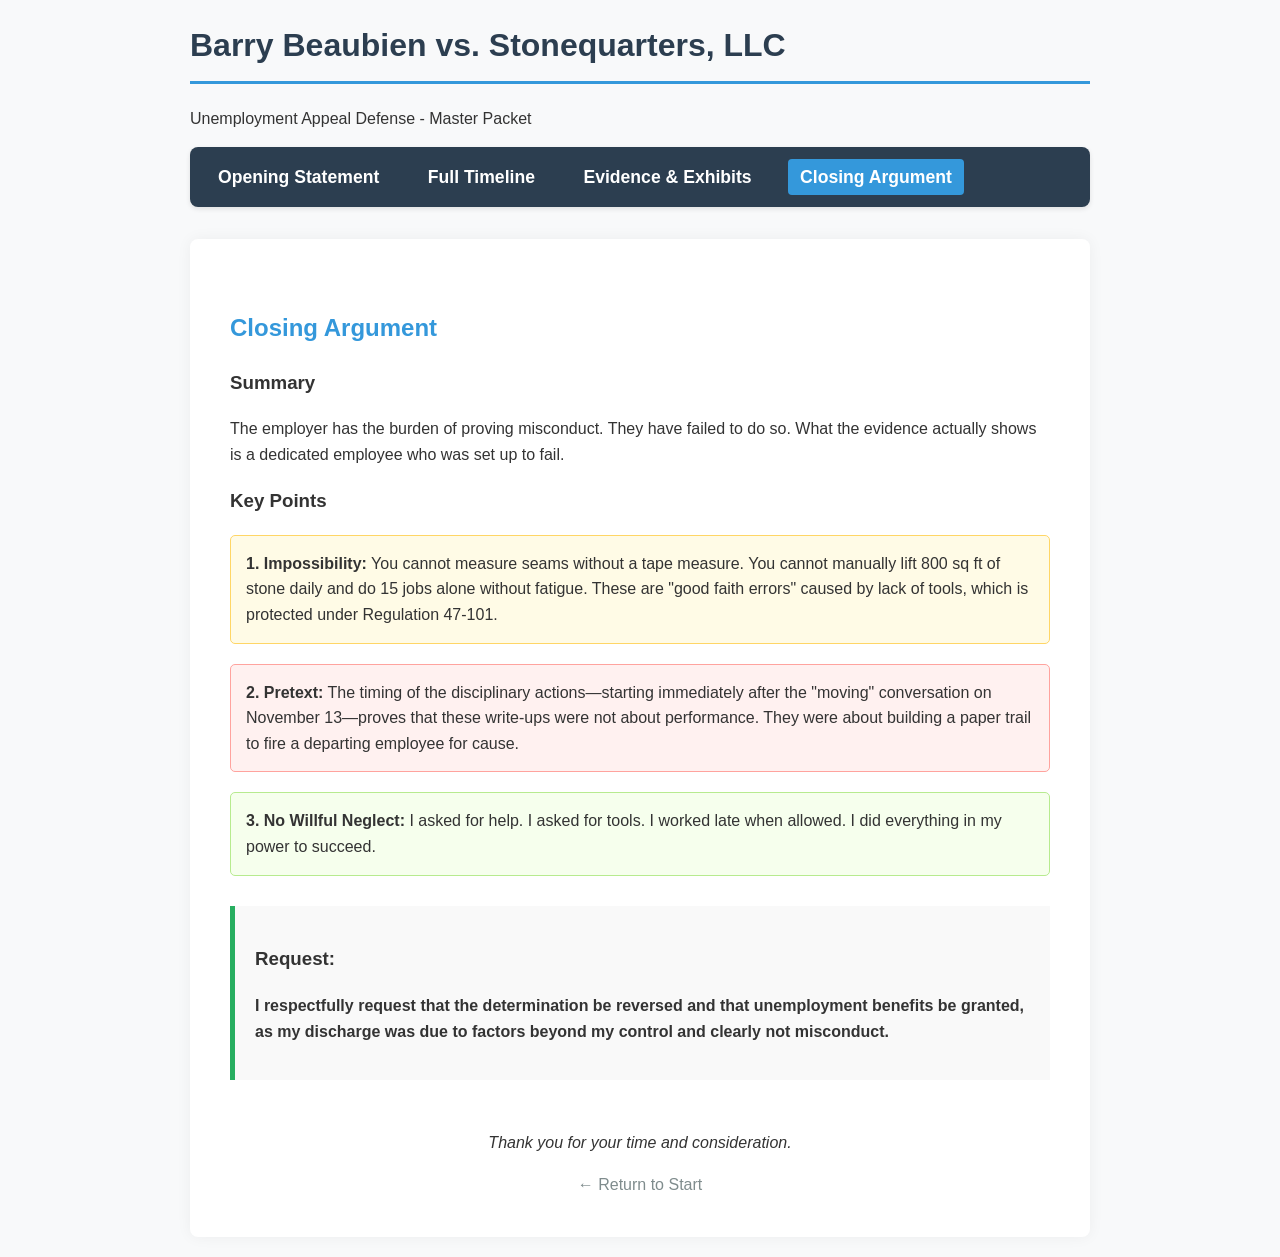
==== closing.html @ fd8096ab "Initial commit of defense website" ====
<!DOCTYPE html>
<html lang="en">

<head>
    <meta charset="UTF-8">
    <meta name="viewport" content="width=device-width, initial-scale=1.0">
    <title>Closing Argument - Barry Beaubien Defense</title>
    <link rel="stylesheet" href="style.css">
    <style>
        .request {
            background: #f9f9f9;
            padding: 20px;
            border-left: 5px solid #27ae60;
            margin-top: 30px;
            font-weight: bold;
        }
    </style>
</head>

<body>
    <header>
        <h1>Barry Beaubien vs. Stonequarters, LLC</h1>
        <p>Unemployment Appeal Defense - Master Packet</p>
    </header>

    <nav>
        <a href="index.html">Opening Statement</a>
        <a href="timeline.html">Full Timeline</a>
        <a href="full_defense.html">Evidence & Exhibits</a>
        <a href="closing.html" class="active">Closing Argument</a>
    </nav>

    <div class="container">
        <h2>Closing Argument</h2>

        <h3>Summary</h3>
        <p>The employer has the burden of proving misconduct. They have failed to do so. What the evidence actually
            shows is a dedicated employee who was set up to fail.</p>

        <h3>Key Points</h3>
        <ul style="list-style-type: none; padding-left: 0;">
            <li
                style="margin-bottom: 20px; padding: 15px; background: #fffbe6; border: 1px solid #ffd666; border-radius: 5px;">
                <strong>1. Impossibility:</strong> You cannot measure seams without a tape measure. You cannot manually
                lift 800 sq ft of stone daily and do 15 jobs alone without fatigue. These are "good faith errors" caused
                by lack of tools, which is protected under Regulation 47-101.
            </li>
            <li
                style="margin-bottom: 20px; padding: 15px; background: #fff1f0; border: 1px solid #ffa39e; border-radius: 5px;">
                <strong>2. Pretext:</strong> The timing of the disciplinary actions—starting immediately after the
                "moving" conversation on November 13—proves that these write-ups were not about performance. They were
                about building a paper trail to fire a departing employee for cause.
            </li>
            <li
                style="margin-bottom: 20px; padding: 15px; background: #f6ffed; border: 1px solid #b7eb8f; border-radius: 5px;">
                <strong>3. No Willful Neglect:</strong> I asked for help. I asked for tools. I worked late when allowed.
                I did everything in my power to succeed.
            </li>
        </ul>

        <div class="request">
            <h3>Request:</h3>
            <p>I respectfully request that the determination be reversed and that unemployment benefits be granted, as
                my discharge was due to factors beyond my control and clearly not misconduct.</p>
        </div>

        <div style="text-align: center; margin-top: 50px;">
            <p><em>Thank you for your time and consideration.</em></p>
            <a href="index.html" style="color: #7f8c8d; text-decoration: none;">&larr; Return to Start</a>
        </div>
    </div>
</body>

</html>
---- style.css ----
body {
    font-family: 'Segoe UI', Tahoma, Geneva, Verdana, sans-serif;
    line-height: 1.6;
    color: #333;
    max-width: 900px;
    margin: 0 auto;
    padding: 20px;
    background-color: #f8f9fa;
}

nav {
    background-color: #2c3e50;
    padding: 1rem;
    border-radius: 8px;
    margin-bottom: 2rem;
    box-shadow: 0 2px 5px rgba(0,0,0,0.1);
}

nav a {
    color: white;
    text-decoration: none;
    margin-right: 20px;
    font-weight: bold;
    font-size: 1.1em;
    padding: 8px 12px;
    border-radius: 4px;
    transition: background-color 0.3s;
}

nav a:hover {
    background-color: #34495e;
}

nav a.active {
    background-color: #3498db;
}

.container {
    background: white;
    padding: 40px;
    border-radius: 8px;
    box-shadow: 0 0 15px rgba(0,0,0,0.05);
}

h1 {
    color: #2c3e50;
    border-bottom: 3px solid #3498db;
    padding-bottom: 10px;
    margin-top: 0;
}

h2 {
    color: #3498db;
    margin-top: 30px;
}

.exhibit-image {
    max-width: 100%;
    border: 1px solid #ddd;
    border-radius: 4px;
    padding: 5px;
    margin: 15px 0;
    box-shadow: 0 2px 5px rgba(0,0,0,0.1);
}

.date-header {
    background: #e74c3c;
    color: white;
    padding: 5px 10px;
    border-radius: 4px;
    font-weight: bold;
    display: inline-block;
    margin-top: 20px;
}

.relevance {
    background: #eef7fd;
    border-left: 5px solid #3498db;
    padding: 15px;
    margin: 10px 0 30px 0;
    font-style: italic;
}

.irony {
    color: #7f8c8d;
    font-style: italic;
    border-left: 3px solid #95a5a6;
    padding-left: 10px;
}
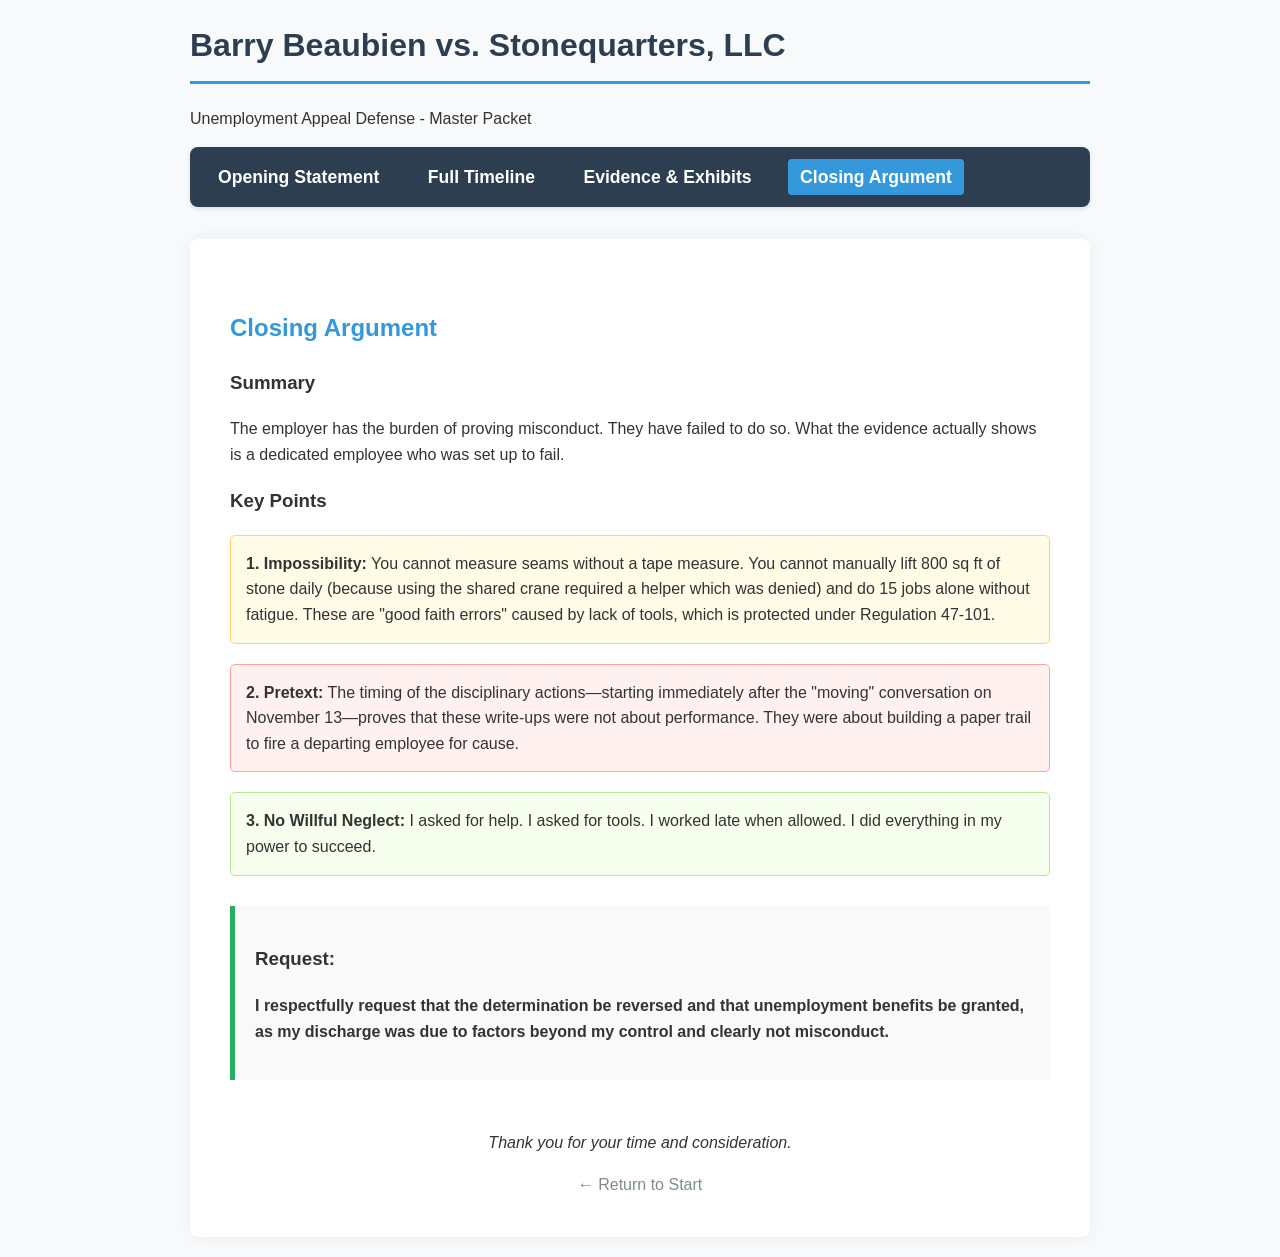
==== commit 614b2a1d: "Updated crane defense with 1-ton cart/helper restriction details" ====
--- a/closing.html
+++ b/closing.html
@@ -42,8 +42,9 @@
             <li
                 style="margin-bottom: 20px; padding: 15px; background: #fffbe6; border: 1px solid #ffd666; border-radius: 5px;">
                 <strong>1. Impossibility:</strong> You cannot measure seams without a tape measure. You cannot manually
-                lift 800 sq ft of stone daily and do 15 jobs alone without fatigue. These are "good faith errors" caused
-                by lack of tools, which is protected under Regulation 47-101.
+                lift 800 sq ft of stone daily (because using the shared crane required a helper which was denied) and do
+                15 jobs alone without fatigue. These are "good faith errors" caused by lack of tools, which is protected
+                under Regulation 47-101.
             </li>
             <li
                 style="margin-bottom: 20px; padding: 15px; background: #fff1f0; border: 1px solid #ffa39e; border-radius: 5px;">
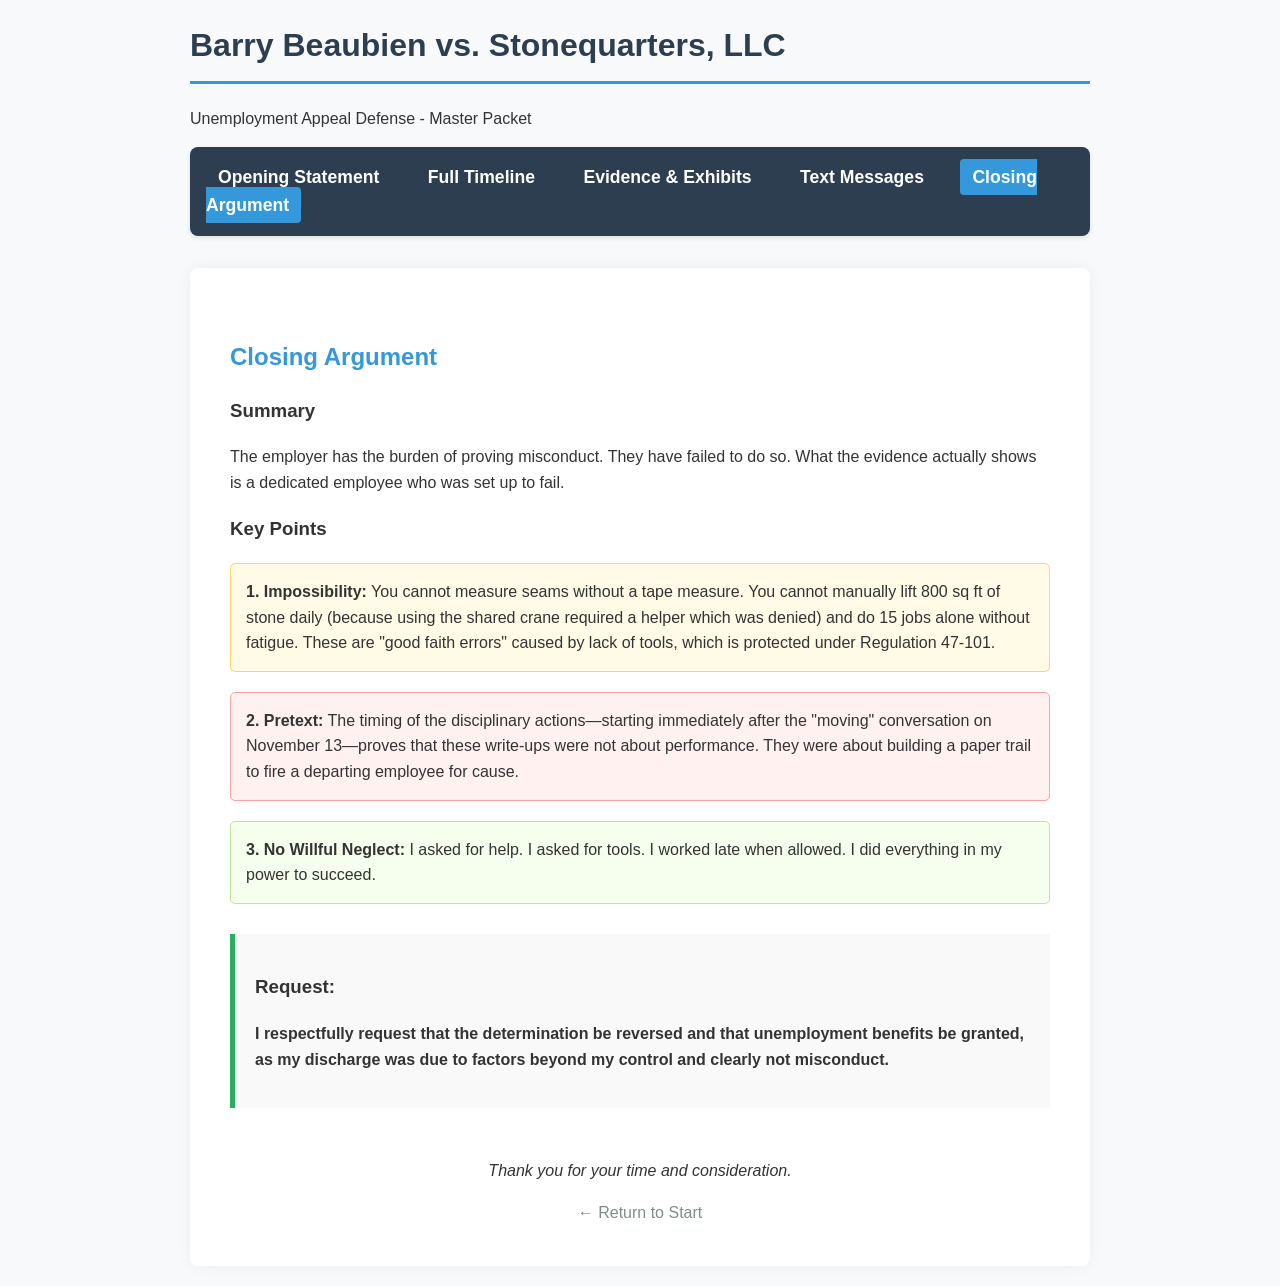
==== commit 2c2ff33f: "Added interactive Text Message Evidence page with filtering and presentation mode" ====
--- a/closing.html
+++ b/closing.html
@@ -27,6 +27,7 @@
         <a href="index.html">Opening Statement</a>
         <a href="timeline.html">Full Timeline</a>
         <a href="full_defense.html">Evidence & Exhibits</a>
+        <a href="texts.html">Text Messages</a>
         <a href="closing.html" class="active">Closing Argument</a>
     </nav>
 
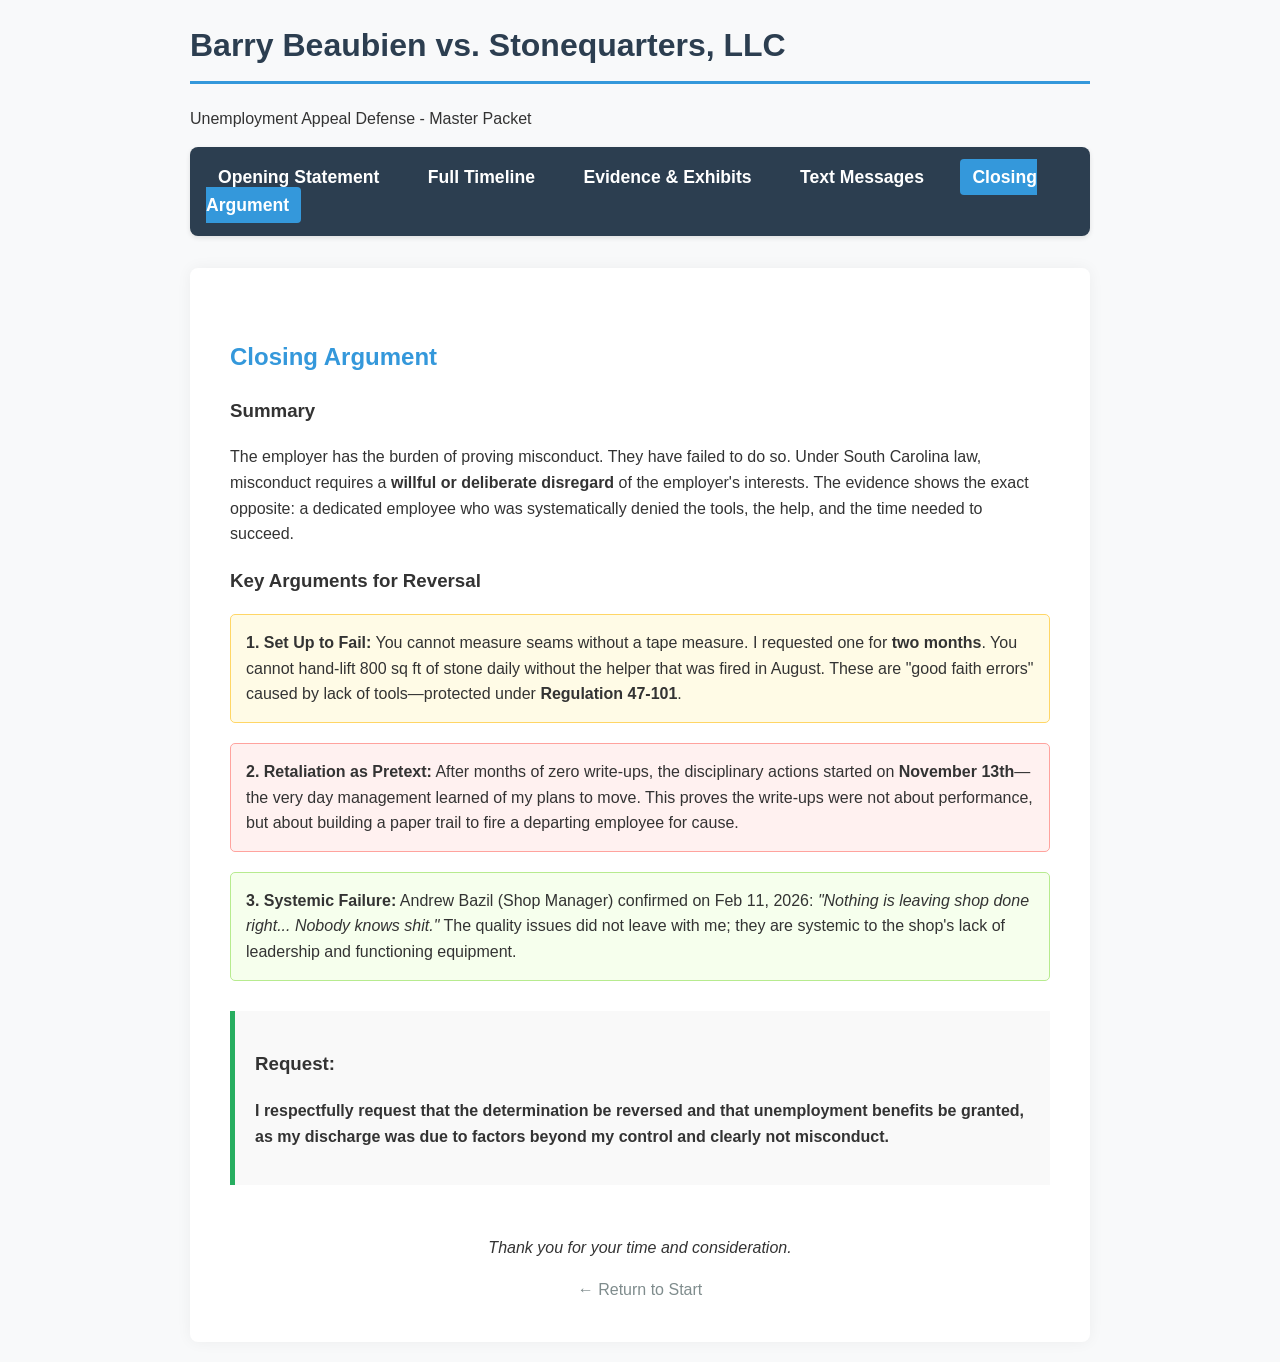
==== commit 7dd9ceb6: "feat: enhance opening and closing arguments and sync website" ====
--- a/closing.html
+++ b/closing.html
@@ -35,30 +35,36 @@
         <h2>Closing Argument</h2>
 
         <h3>Summary</h3>
-        <p>The employer has the burden of proving misconduct. They have failed to do so. What the evidence actually
-            shows is a dedicated employee who was set up to fail.</p>
+        <p>The employer has the burden of proving misconduct. They have failed to do so. Under South Carolina law,
+            misconduct requires a <strong>willful or deliberate disregard</strong> of the employer's interests. The
+            evidence
+            shows the exact opposite: a dedicated employee who was systematically denied the tools, the help, and the
+            time needed to succeed.</p>
 
-        <h3>Key Points</h3>
+        <h3>Key Arguments for Reversal</h3>
         <ul style="list-style-type: none; padding-left: 0;">
             <li
                 style="margin-bottom: 20px; padding: 15px; background: #fffbe6; border: 1px solid #ffd666; border-radius: 5px;">
-                <strong>1. Impossibility:</strong> You cannot measure seams without a tape measure. You cannot manually
-                lift 800 sq ft of stone daily (because using the shared crane required a helper which was denied) and do
-                15 jobs alone without fatigue. These are "good faith errors" caused by lack of tools, which is protected
-                under Regulation 47-101.
+                <strong>1. Set Up to Fail:</strong> You cannot measure seams without a tape measure. I requested one for
+                <strong>two months</strong>. You cannot hand-lift 800 sq ft of stone daily without the helper that was
+                fired in August. These are "good faith errors" caused by lack of tools&mdash;protected under
+                <strong>Regulation 47-101</strong>.
             </li>
             <li
                 style="margin-bottom: 20px; padding: 15px; background: #fff1f0; border: 1px solid #ffa39e; border-radius: 5px;">
-                <strong>2. Pretext:</strong> The timing of the disciplinary actions—starting immediately after the
-                "moving" conversation on November 13—proves that these write-ups were not about performance. They were
-                about building a paper trail to fire a departing employee for cause.
+                <strong>2. Retaliation as Pretext:</strong> After months of zero write-ups, the disciplinary actions
+                started on <strong>November 13th</strong>&mdash;the very day management learned of my plans to move.
+                This proves the write-ups were not about performance, but about building a paper trail to fire a
+                departing employee for cause.
             </li>
             <li
                 style="margin-bottom: 20px; padding: 15px; background: #f6ffed; border: 1px solid #b7eb8f; border-radius: 5px;">
-                <strong>3. No Willful Neglect:</strong> I asked for help. I asked for tools. I worked late when allowed.
-                I did everything in my power to succeed.
+                <strong>3. Systemic Failure:</strong> Andrew Bazil (Shop Manager) confirmed on Feb 11, 2026:
+                <em>"Nothing is leaving shop done right... Nobody knows shit."</em> The quality issues did not leave
+                with me; they are systemic to the shop's lack of leadership and functioning equipment.
             </li>
         </ul>
+
 
         <div class="request">
             <h3>Request:</h3>
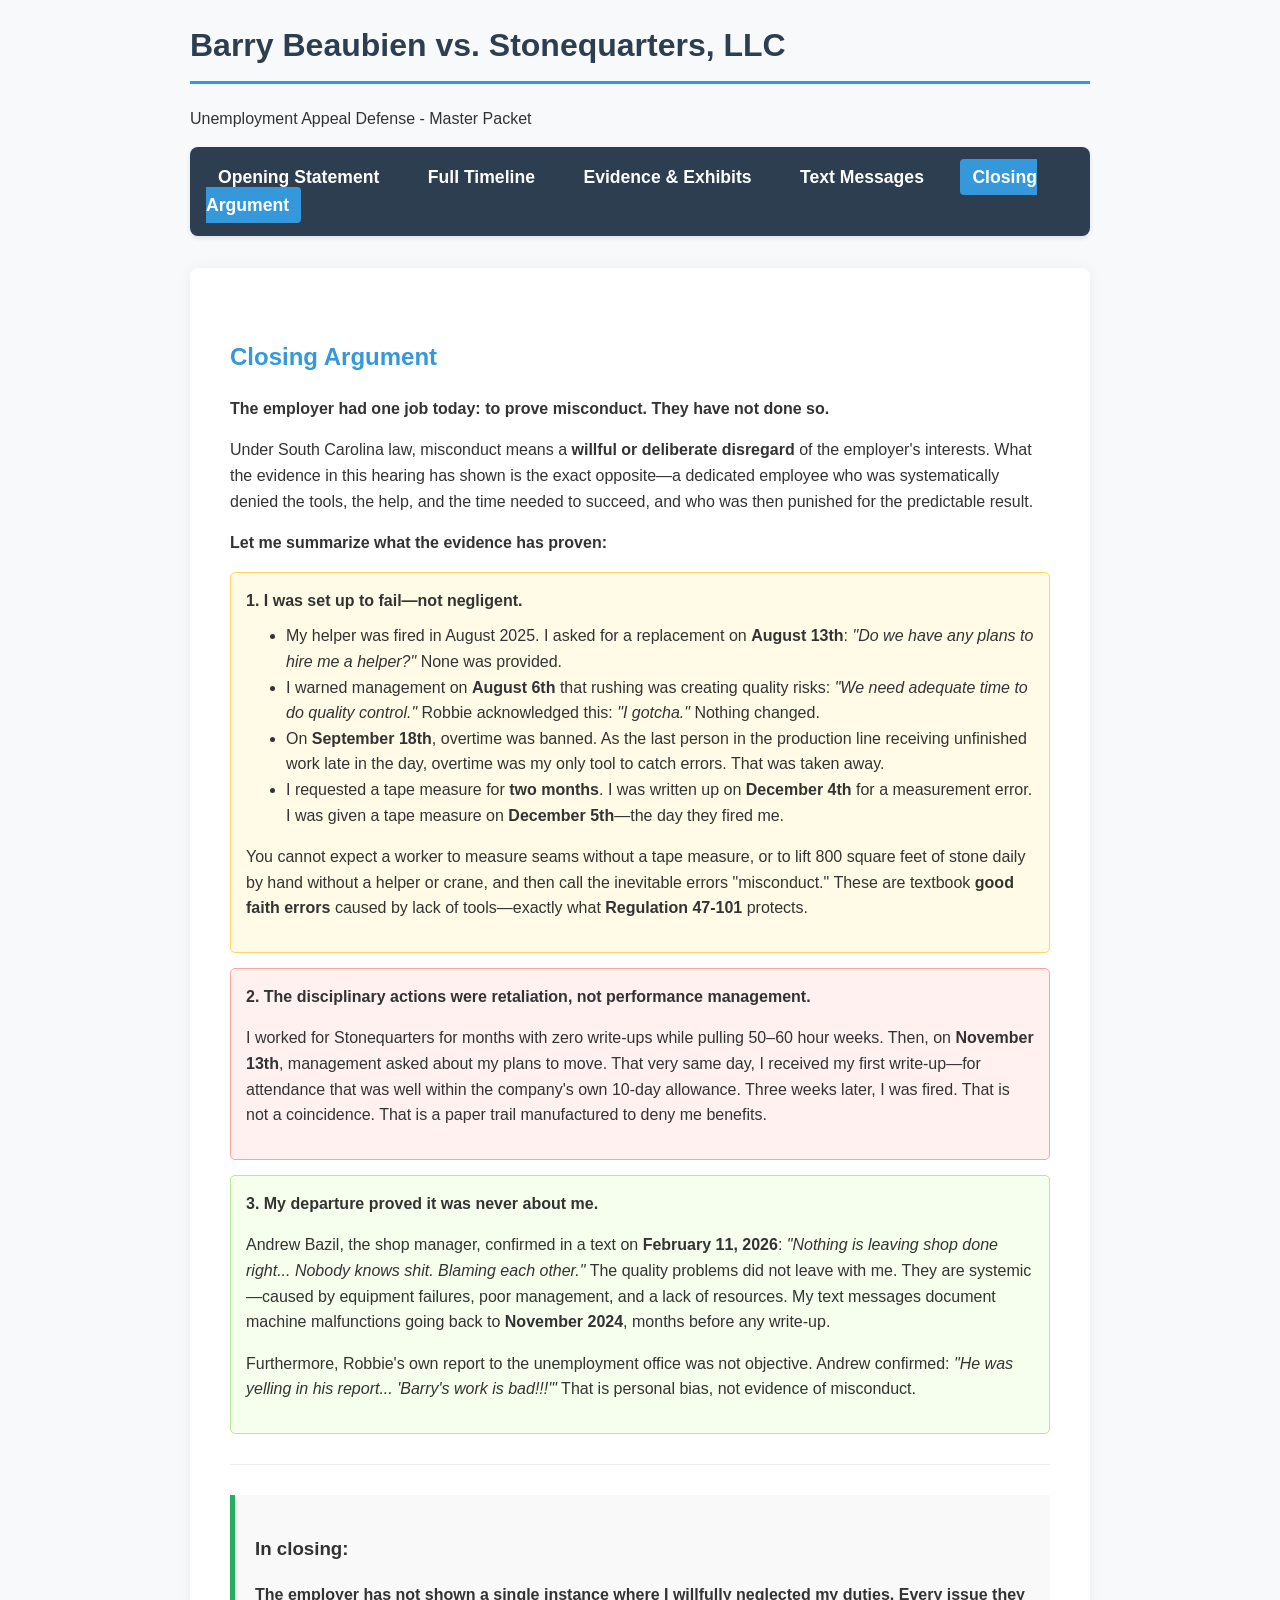
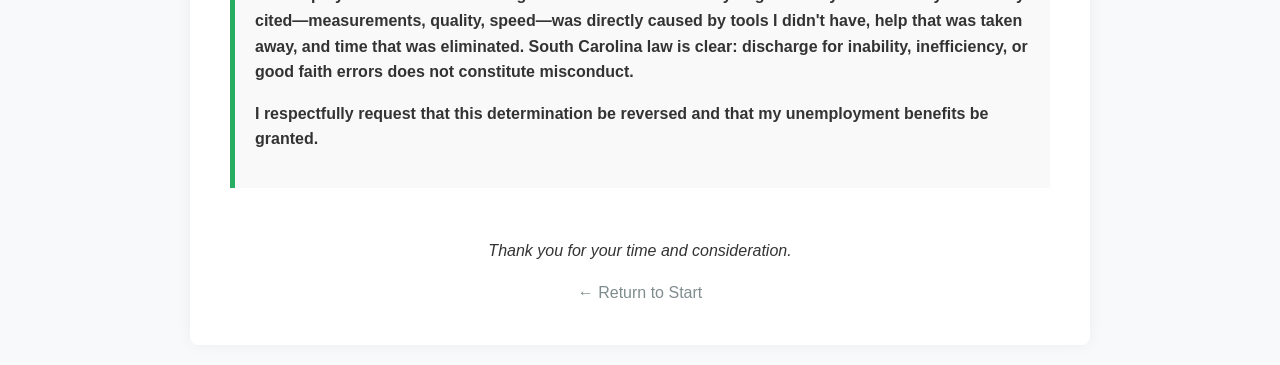
==== commit 7570255c: "Update website with enhanced opening and closing arguments" ====
--- a/closing.html
+++ b/closing.html
@@ -34,42 +34,72 @@
     <div class="container">
         <h2>Closing Argument</h2>
 
-        <h3>Summary</h3>
-        <p>The employer has the burden of proving misconduct. They have failed to do so. Under South Carolina law,
-            misconduct requires a <strong>willful or deliberate disregard</strong> of the employer's interests. The
-            evidence
-            shows the exact opposite: a dedicated employee who was systematically denied the tools, the help, and the
-            time needed to succeed.</p>
+        <p><strong>The employer had one job today: to prove misconduct. They have not done so.</strong></p>
 
-        <h3>Key Arguments for Reversal</h3>
-        <ul style="list-style-type: none; padding-left: 0;">
-            <li
-                style="margin-bottom: 20px; padding: 15px; background: #fffbe6; border: 1px solid #ffd666; border-radius: 5px;">
-                <strong>1. Set Up to Fail:</strong> You cannot measure seams without a tape measure. I requested one for
-                <strong>two months</strong>. You cannot hand-lift 800 sq ft of stone daily without the helper that was
-                fired in August. These are "good faith errors" caused by lack of tools&mdash;protected under
-                <strong>Regulation 47-101</strong>.
-            </li>
-            <li
-                style="margin-bottom: 20px; padding: 15px; background: #fff1f0; border: 1px solid #ffa39e; border-radius: 5px;">
-                <strong>2. Retaliation as Pretext:</strong> After months of zero write-ups, the disciplinary actions
-                started on <strong>November 13th</strong>&mdash;the very day management learned of my plans to move.
-                This proves the write-ups were not about performance, but about building a paper trail to fire a
-                departing employee for cause.
-            </li>
-            <li
-                style="margin-bottom: 20px; padding: 15px; background: #f6ffed; border: 1px solid #b7eb8f; border-radius: 5px;">
-                <strong>3. Systemic Failure:</strong> Andrew Bazil (Shop Manager) confirmed on Feb 11, 2026:
-                <em>"Nothing is leaving shop done right... Nobody knows shit."</em> The quality issues did not leave
-                with me; they are systemic to the shop's lack of leadership and functioning equipment.
-            </li>
-        </ul>
+        <p>Under South Carolina law, misconduct means a <strong>willful or deliberate disregard</strong> of the
+            employer's interests. What the evidence in this hearing has shown is the exact opposite—a dedicated employee
+            who was systematically denied the tools, the help, and the time needed to succeed, and who was then punished
+            for the predictable result.</p>
 
+        <p><strong>Let me summarize what the evidence has proven:</strong></p>
+
+        <div style="margin-bottom: 25px;">
+            <div
+                style="margin-bottom: 15px; padding: 15px; background: #fffbe6; border: 1px solid #ffd666; border-radius: 5px;">
+                <strong>1. I was set up to fail—not negligent.</strong>
+                <ul style="margin-top: 10px;">
+                    <li>My helper was fired in August 2025. I asked for a replacement on <strong>August 13th</strong>:
+                        <em>"Do we have any plans to hire me a helper?"</em> None was provided.</li>
+                    <li>I warned management on <strong>August 6th</strong> that rushing was creating quality risks:
+                        <em>"We need adequate time to do quality control."</em> Robbie acknowledged this: <em>"I
+                            gotcha."</em> Nothing changed.</li>
+                    <li>On <strong>September 18th</strong>, overtime was banned. As the last person in the production
+                        line receiving unfinished work late in the day, overtime was my only tool to catch errors. That
+                        was taken away.</li>
+                    <li>I requested a tape measure for <strong>two months</strong>. I was written up on <strong>December
+                            4th</strong> for a measurement error. I was given a tape measure on <strong>December
+                            5th</strong>—the day they fired me.</li>
+                </ul>
+                <p>You cannot expect a worker to measure seams without a tape measure, or to lift 800 square feet of
+                    stone daily by hand without a helper or crane, and then call the inevitable errors "misconduct."
+                    These are textbook <strong>good faith errors</strong> caused by lack of tools—exactly what
+                    <strong>Regulation 47-101</strong> protects.</p>
+            </div>
+
+            <div
+                style="margin-bottom: 15px; padding: 15px; background: #fff1f0; border: 1px solid #ffa39e; border-radius: 5px;">
+                <strong>2. The disciplinary actions were retaliation, not performance management.</strong>
+                <p>I worked for Stonequarters for months with zero write-ups while pulling 50–60 hour weeks. Then, on
+                    <strong>November 13th</strong>, management asked about my plans to move. That very same day, I
+                    received my first write-up—for attendance that was well within the company's own 10-day allowance.
+                    Three weeks later, I was fired. That is not a coincidence. That is a paper trail manufactured to
+                    deny me benefits.</p>
+            </div>
+
+            <div
+                style="margin-bottom: 15px; padding: 15px; background: #f6ffed; border: 1px solid #b7eb8f; border-radius: 5px;">
+                <strong>3. My departure proved it was never about me.</strong>
+                <p>Andrew Bazil, the shop manager, confirmed in a text on <strong>February 11, 2026</strong>:
+                    <em>"Nothing is leaving shop done right... Nobody knows shit. Blaming each other."</em> The quality
+                    problems did not leave with me. They are systemic—caused by equipment failures, poor management, and
+                    a lack of resources. My text messages document machine malfunctions going back to <strong>November
+                        2024</strong>, months before any write-up.</p>
+                <p>Furthermore, Robbie's own report to the unemployment office was not objective. Andrew confirmed:
+                    <em>"He was yelling in his report... 'Barry's work is bad!!!'"</em> That is personal bias, not
+                    evidence of misconduct.</p>
+            </div>
+        </div>
+
+        <hr style="border: 0; border-top: 1px solid #eee; margin: 30px 0;">
 
         <div class="request">
-            <h3>Request:</h3>
-            <p>I respectfully request that the determination be reversed and that unemployment benefits be granted, as
-                my discharge was due to factors beyond my control and clearly not misconduct.</p>
+            <h3>In closing:</h3>
+            <p>The employer has not shown a single instance where I <strong>willfully</strong> neglected my duties.
+                Every issue they cited—measurements, quality, speed—was directly caused by tools I didn't have, help
+                that was taken away, and time that was eliminated. South Carolina law is clear: discharge for inability,
+                inefficiency, or good faith errors <strong>does not constitute misconduct.</strong></p>
+            <p><strong>I respectfully request that this determination be reversed and that my unemployment benefits be
+                    granted.</strong></p>
         </div>
 
         <div style="text-align: center; margin-top: 50px;">
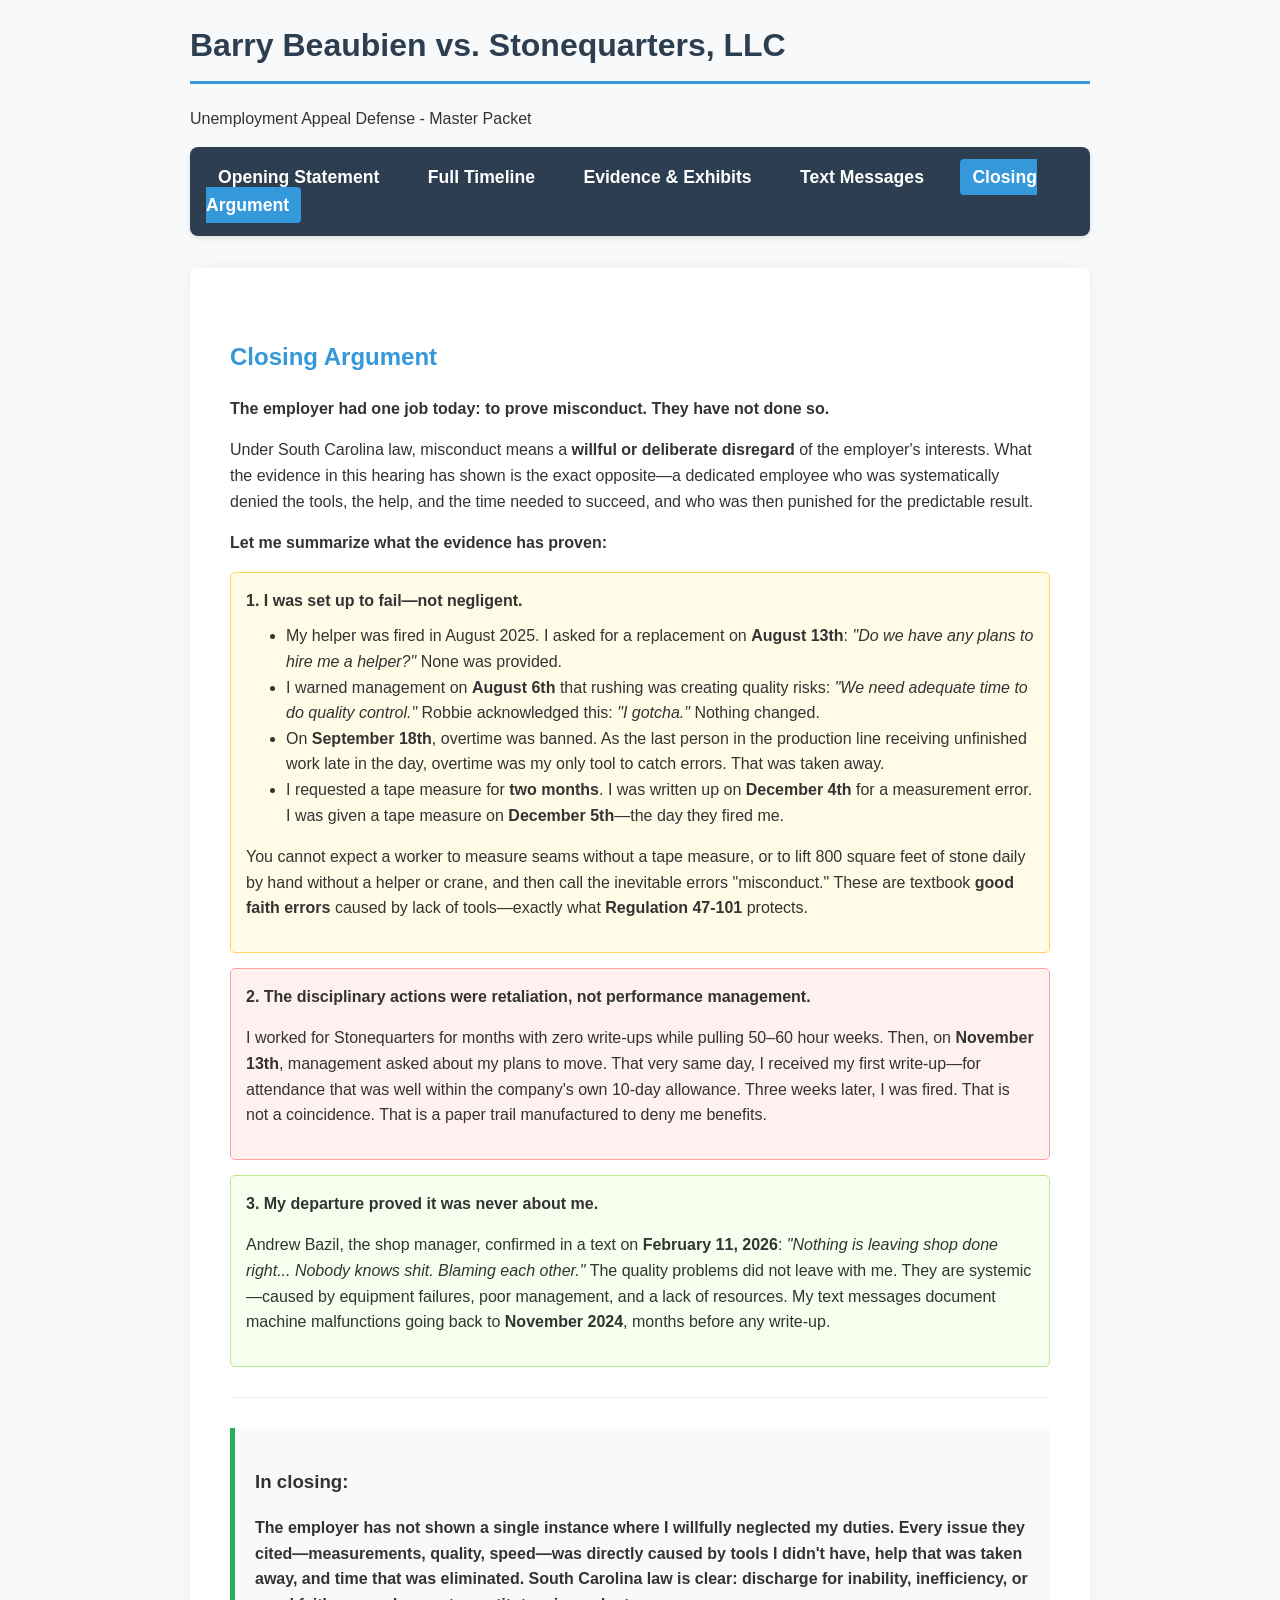
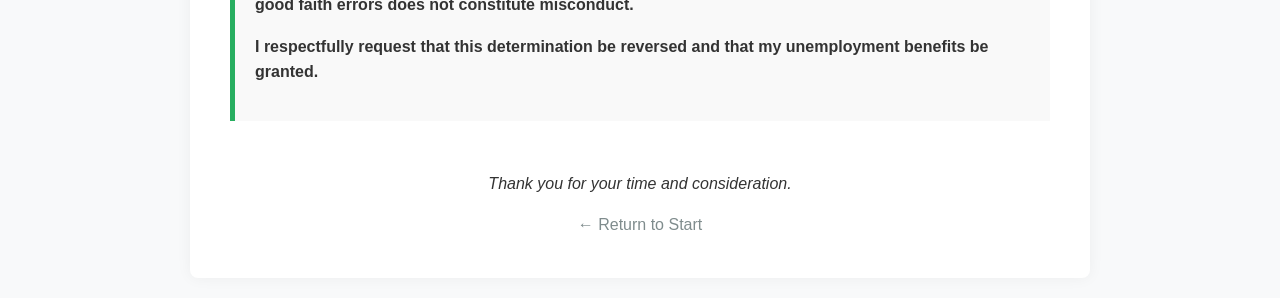
==== commit 587711d0: "Refine closing argument: remove mention of biased report" ====
--- a/closing.html
+++ b/closing.html
@@ -49,10 +49,12 @@
                 <strong>1. I was set up to fail—not negligent.</strong>
                 <ul style="margin-top: 10px;">
                     <li>My helper was fired in August 2025. I asked for a replacement on <strong>August 13th</strong>:
-                        <em>"Do we have any plans to hire me a helper?"</em> None was provided.</li>
+                        <em>"Do we have any plans to hire me a helper?"</em> None was provided.
+                    </li>
                     <li>I warned management on <strong>August 6th</strong> that rushing was creating quality risks:
                         <em>"We need adequate time to do quality control."</em> Robbie acknowledged this: <em>"I
-                            gotcha."</em> Nothing changed.</li>
+                            gotcha."</em> Nothing changed.
+                    </li>
                     <li>On <strong>September 18th</strong>, overtime was banned. As the last person in the production
                         line receiving unfinished work late in the day, overtime was my only tool to catch errors. That
                         was taken away.</li>
@@ -63,7 +65,8 @@
                 <p>You cannot expect a worker to measure seams without a tape measure, or to lift 800 square feet of
                     stone daily by hand without a helper or crane, and then call the inevitable errors "misconduct."
                     These are textbook <strong>good faith errors</strong> caused by lack of tools—exactly what
-                    <strong>Regulation 47-101</strong> protects.</p>
+                    <strong>Regulation 47-101</strong> protects.
+                </p>
             </div>
 
             <div
@@ -73,7 +76,8 @@
                     <strong>November 13th</strong>, management asked about my plans to move. That very same day, I
                     received my first write-up—for attendance that was well within the company's own 10-day allowance.
                     Three weeks later, I was fired. That is not a coincidence. That is a paper trail manufactured to
-                    deny me benefits.</p>
+                    deny me benefits.
+                </p>
             </div>
 
             <div
@@ -83,10 +87,8 @@
                     <em>"Nothing is leaving shop done right... Nobody knows shit. Blaming each other."</em> The quality
                     problems did not leave with me. They are systemic—caused by equipment failures, poor management, and
                     a lack of resources. My text messages document machine malfunctions going back to <strong>November
-                        2024</strong>, months before any write-up.</p>
-                <p>Furthermore, Robbie's own report to the unemployment office was not objective. Andrew confirmed:
-                    <em>"He was yelling in his report... 'Barry's work is bad!!!'"</em> That is personal bias, not
-                    evidence of misconduct.</p>
+                        2024</strong>, months before any write-up.
+                </p>
             </div>
         </div>
 
